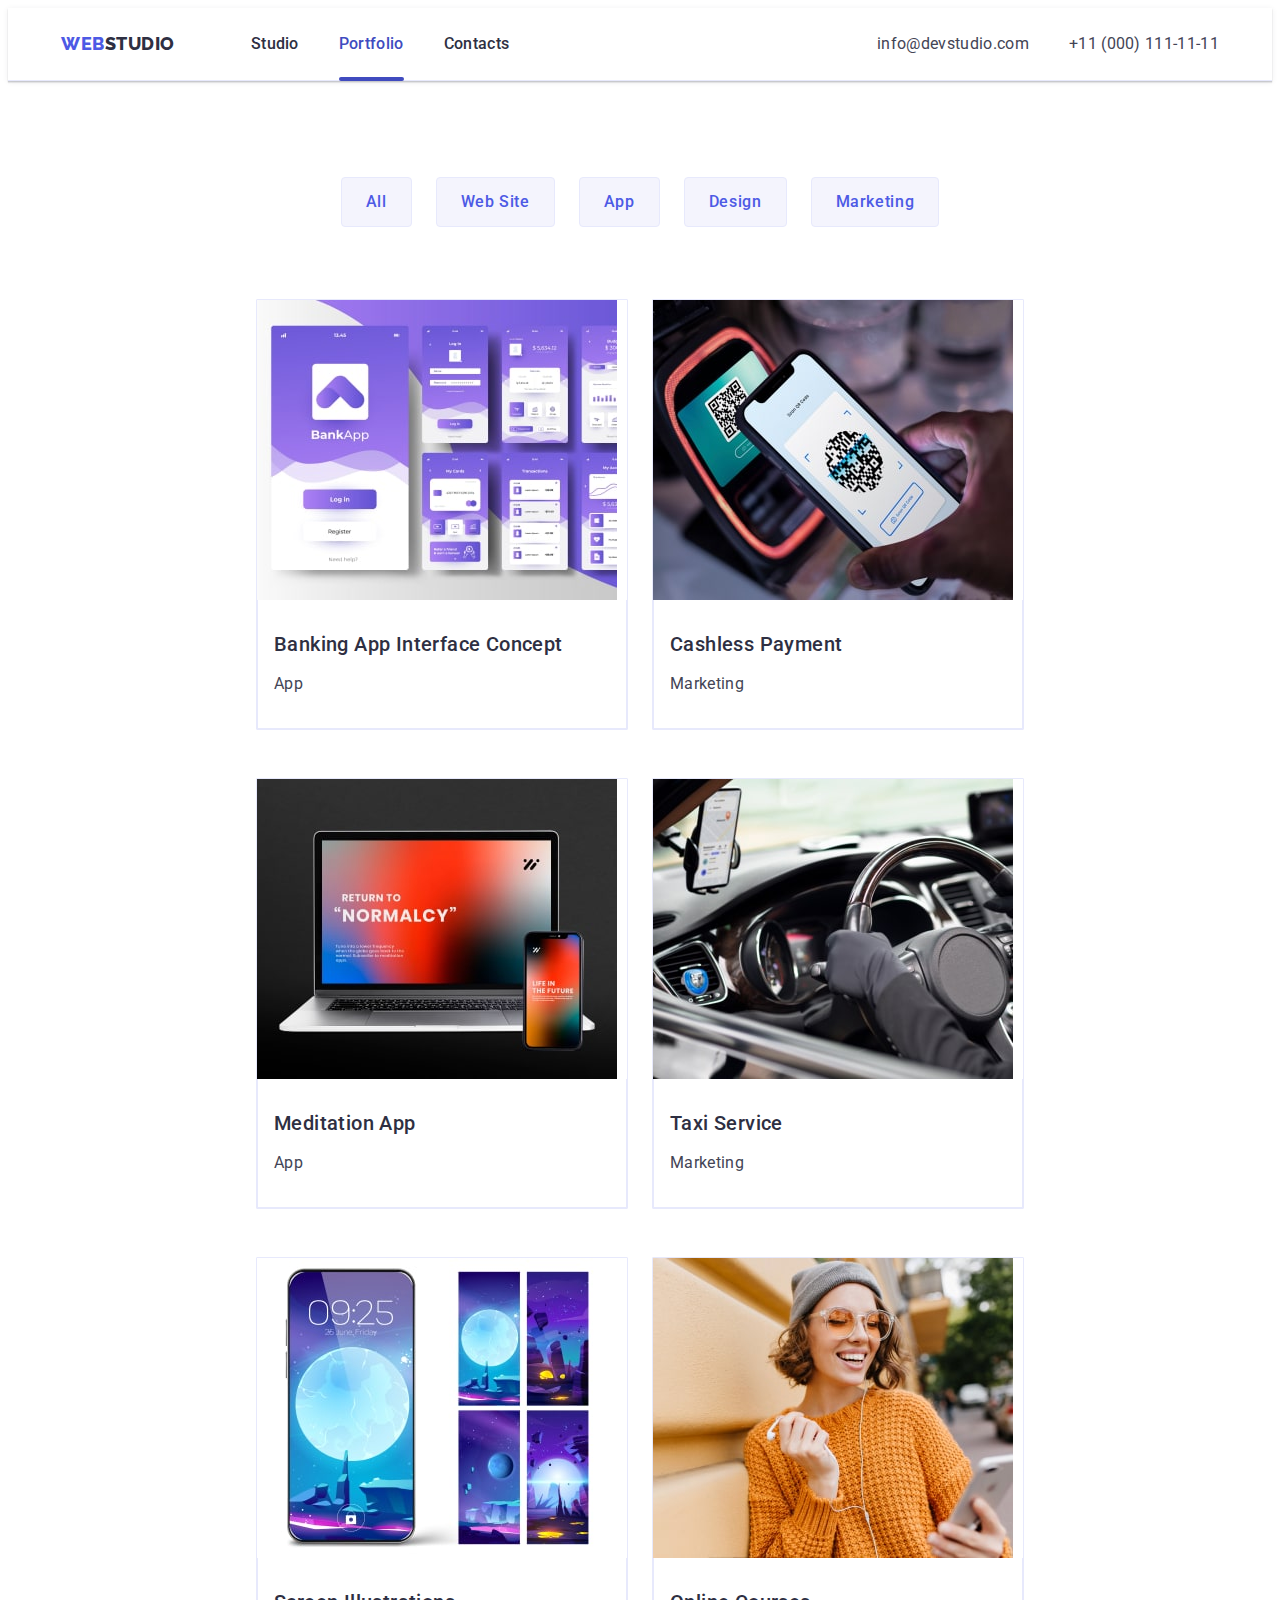
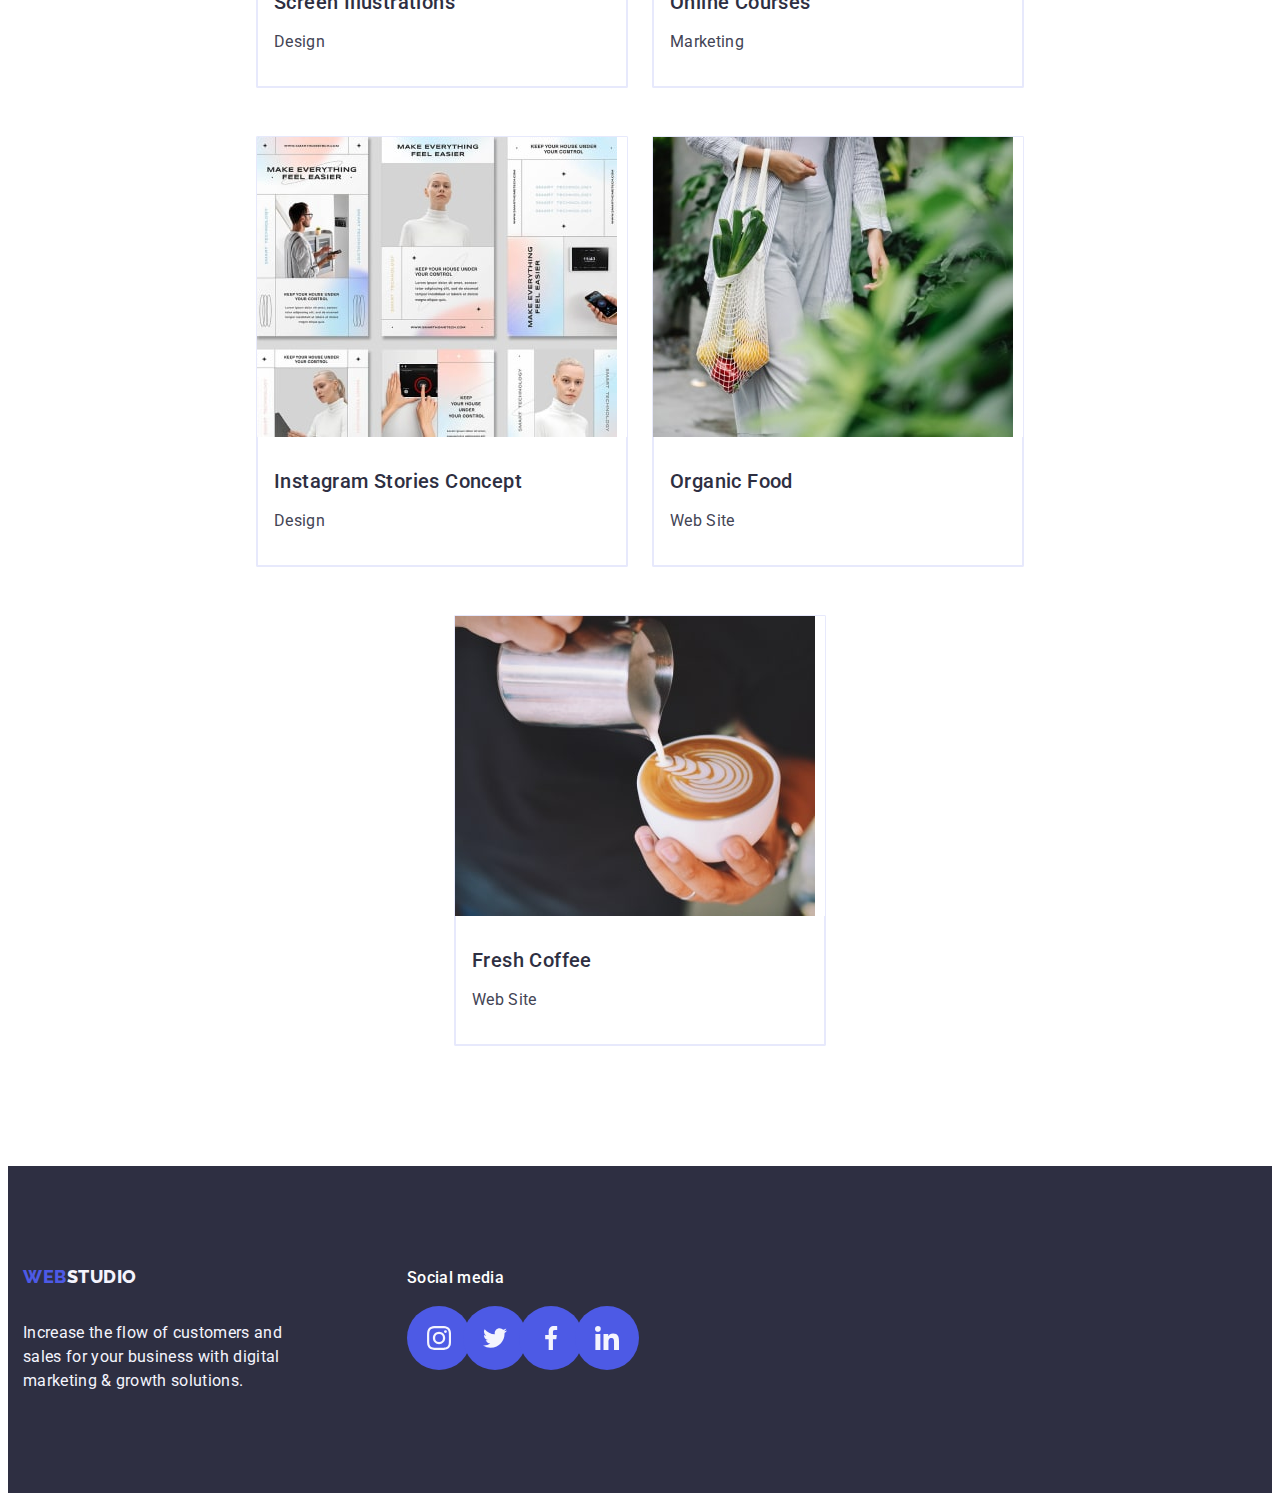
==== portfolio.html @ eeeb06b7 "five.commit" ====
<!doctype html>
<html lang="en">
  <head>
    <meta charset="utf-8">
    <meta name="viewport" content="width-device-width, initial-scale=1.0">
    <title>WebStudio</title>
    <link rel="stylesheet" href="https://cdnjs.cloudflare.com/ajax/libs/modern-normalize/2.0.0/modern-normalize.min.css" integrity="sha512-4xo8blKMVCiXpTaLzQSLSw3KFOVPWhm/TRtuPVc4WG6kUgjH6J03IBuG7JZPkcWMxJ5huwaBpOpnwYElP/m6wg==" crossorigin="anonymous" referrerpolicy="no-referrer" />
    <link rel="preconnect" href="https://fonts.googleapis.com">
    <link rel="preconnect" href="https://fonts.googleapis.com">
    <link rel="preconnect" href="https://fonts.gstatic.com" crossorigin>
    <link href="https://fonts.googleapis.com/css2?family=Raleway:wght@400;500;700;800&family=Roboto:wght@400;500;700&display=swap" rel="stylesheet">
    <link rel="stylesheet" href="./css/styles.css">
    
  </head>
  <body class="body-text">

  <!--header-->
<header class="header-link link">
  <div class="container header-container">
    <nav class="header-list list"> 
      <a class="header-logo link" href="./index.html">Web<span class="header-title-logo">Studio</span></a>
      <ul class="header-menu list">
        <li class="header-menu-item"><a href="./index.html" class="header-menu-link link-studio-link">Studio</a></li>
        <li class="header-menu-item"><a href="./portfolio.html" class="header-menu-link current">Portfolio</a></li>
        <li class="header-menu-item"><a href="" class="header-menu-link">Contacts</a></li>
      </ul>
    </nav>
    <address class="contact link">
    <ul class="header-contact-soc-list list">
        <li class="header-contact-soc-item">
          <a class="header-contact-soc-link link" href="info@devstudio.com">info@devstudio.com</a>
        </li>
        <li class="header-contact-soc-item">
          <a class="header-contact-soc-link link-tel" href="+110001111111">+11 (000) 111-11-11</a>
        </li>
  </ul>
</address>
  </div>
</header>

  <!--section-1-->
  <main>
    <section class="menu-list">
  <div class="container button-container">
  <h1 class="visually-hidden">list-navigation</h1>
  <ul class="navigation list">
<li><button type="button" class="click-menu-button">All</button></li>
<li><button type="button" class="click-menu-button">Web Site</button></li>
<li><button type="button" class="click-menu-button">App</button></li>
<li><button type="button" class="click-menu-button">Design</button></li>
<li><button type="button" class="click-menu-button">Marketing</button></li>
</ul>

<!--section-1-->

<!--section-2-->

    <ul class="picture-text-list list">

      <li class="picture-list-item-animation">
          <a class="pic link" href="#">
            <div class="overlay-animation">
              <img src="./images/portfolio/1-app.jpg" alt="App" width="360" height="300">
            <p class="overlay">14 Stylish and User-Friendly App Design Concepts · Task Manager App · Calorie Tracker App · Exotic Fruit Ecommerce App · Cloud Storage App</p>
            </div>
          <div class="div-picture-heading">
            <h2 class="picture-heading-text">Banking App Interface Concept</h2>
            <p class="picture-text">App</p>
          </div>
          </a>
      </li>
        <li class="picture-list-item-animation" >
          <a class="pic link" href="#">
          <div class="overlay-animation">
             <img src="./images/portfolio/2-smart.jpg" alt="Cashless Payment" width="360" height="300">
              <p class="overlay">14 Stylish and User-Friendly App Design Concepts · Task Manager App · Calorie Tracker App · Exotic Fruit Ecommerce App · Cloud Storage App</p>
          </div>
          <div class="div-picture-heading">
             <h2 class="picture-heading-text">Cashless Payment</h2>
              <p class="picture-text">Marketing</p>
          </div>
          </a>
        </li>
      <li class="picture-list-item-animation">
          <a class="pic link" href="#">
            <div class="overlay-animation">
                  <img src="./images/portfolio/3-comp.jpg" alt="App" width="360" height="300">
                  <p class="overlay">14 Stylish and User-Friendly App Design Concepts · Task Manager App · Calorie Tracker App · Exotic Fruit Ecommerce App · Cloud Storage App</p>
              </div>
              <div class="div-picture-heading">
                 <h2 class="picture-heading-text">Meditation App</h2>
                 <p class="picture-text">App</p>
              </div>
          </a>
      </li>
      <li class="picture-list-item-animation" >
        <a class="pic link" href="#">
          <div class="overlay-animation">
              <img src="./images/portfolio/4-auto.jpg" alt="auto" width="360" height="300">
              <p class="overlay">14 Stylish and User-Friendly App Design Concepts · Task Manager App · Calorie Tracker App · Exotic Fruit Ecommerce App · Cloud Storage App</p>
          </div>
          <div class="div-picture-heading">
              <h2 class="picture-heading-text">Taxi Service</h2>
              <p class="picture-text">Marketing</p>
          </div>
          </a>
      </li>
      <li class="picture-list-item-animation" >
        <a class="pic link" href="#">
          <div class="overlay-animation">
           <img src="./images/portfolio/5-app.jpg" alt="application" width="360" height="300">
            <p class="overlay">14 Stylish and User-Friendly App Design Concepts · Task Manager App · Calorie Tracker App · Exotic Fruit Ecommerce App · Cloud Storage App</p>
        </div>  
        <div class="div-picture-heading">
              <h2 class="picture-heading-text">Screen Illustrations</h2>
              <p class="picture-text">Design</p>
            </div>
        </a>
      </li>
      <li class="picture-list-item-animation">
        <a class="pic link" href="#">
          <div class="overlay-animation">
            <img src="./images/portfolio/6-human.jpg" alt="application" width="360" height="300">
            <p class="overlay">14 Stylish and User-Friendly App Design Concepts · Task Manager App · Calorie Tracker App · Exotic Fruit Ecommerce App · Cloud Storage App</p>
          </div>
          <div class="div-picture-heading">
              <h2 class="picture-heading-text">Online Courses</h2>
              <p class="picture-text">Marketing</p>
          </div>
          </a>
      </li>
      <li class="picture-list-item-animation" >
        <a class="pic link" href="#">
          <div class="overlay-animation">
            <img src="./images/portfolio/7-slide.jpg" alt="App" width="360" height="300">
            <p class="overlay">14 Stylish and User-Friendly App Design Concepts · Task Manager App · Calorie Tracker App · Exotic Fruit Ecommerce App · Cloud Storage App</p>
          </div>
          <div class="div-picture-heading">
              <h2 class="picture-heading-text">Instagram Stories Concept</h2>
              <p class="picture-text">Design</p>
          </div>
          </a>
      </li>
        <li class="picture-list-item-animation" >
          <a class="pic link" href="#">
            <div class="overlay-animation">
              <img src="./images/portfolio/8-food.jpg" alt="Food" width="360" height="300">
              <p class="overlay">14 Stylish and User-Friendly App Design Concepts · Task Manager App · Calorie Tracker App · Exotic Fruit Ecommerce App · Cloud Storage App</p>
            </div>
            <div class="div-picture-heading">
                <h2 class="picture-heading-text">Organic Food</h2>
                <p class="picture-text">Web Site</p>
            </div>
          </a>
      </li>
      <li class="picture-list-item-animation" >
        <a class="pic link" href="#">
          <div class="overlay-animation">
            <img src="./images/portfolio/9-caffe.jpg" alt="Coffee" width="360" height="300">
            <p class="overlay">14 Stylish and User-Friendly App Design Concepts · Task Manager App · Calorie Tracker App · Exotic Fruit Ecommerce App · Cloud Storage App</p>
          </div>
          <div class="div-picture-heading">
              <h2 class="picture-heading-text">Fresh Coffee</h2>
              <p class="picture-text">Web Site</p>
          </div>
        </a>
      </li>
    </ul>
</div>
  </section>
  </main>
<!--section-2-->

<!-- footer -->
<footer class="footer">
  <div class="container foter-container">
      <div class="footer-container-icon">
        <a class="footer-logo link"  href="./index.html">Web<span class="link-studio link">Studio</span></a>
        <p class="footer-text">Increase the flow of customers and sales for your business with digital marketing & growth solutions.</p>
      </div>
    <div class="div-footer-icon-div">
 
        <p class="slogan-social-media">Social media</p>
  
      <ul class="ul-footer-icon">
    <li class="li-footer-icon">
      <a class="footer-socials-link link" href="https://www.instagram.com">
      <svg class="footer-svg" width="24" height="24">
        <use href="./images/icons.svg#icon-instagram"></use>
      </svg>
      </a>
    </li>
    <li class="li-footer-icon">
      <a class="footer-socials-link link" href="https://twitter.com">
      <svg class="footer-svg" width="24" height="24">
        <use href="./images/icons.svg#icon-twitter"></use>
      </svg>
      </a>
    </li>
    <li class="li-footer-icon">
      <a class="footer-socials-link link" href="https://www.facebook.com">
      <svg class="footer-svg" width="24" height="24">
        <use href="./images/icons.svg#icon-facebook"></use>
      </svg>
      </a>
    </li>
    <li class="li-footer-icon">
      <a class="footer-socials-link link" href="https://www.linkedin.com">
      <svg class="footer-svg" width="24" height="24">
        <use href="./images/icons.svg#icon-linkedin"></use>
      </svg>
        </a>
      </li>
      </ul>
      </div>
    </div>
</footer>
<!-- <div class="backdrop is-hidden" data-modal>
  <div class="modal">
    <button type="button" class="modal-close-btn">x</button>
      <svg class="modal-icon-percon" width="12" height="12">
        <use href="./images/icon-svg.svg#icon-icon-person"></use>
      </svg>
      <form class="form" name="name" autocomplete="off">
      <input class="form-input" type="text" name="name"/>
    </div>

</div>
<script src="./js/modal.js"></script> -->
</body>
</html>
---- css/styles.css ----
:root{
--brand-color: #ffffff;
--brand-color: #404bbf;
--brand-color: var(--iris, #4D5AE5);
--brand-color: #FFF;
--brand-color: #f4f4fd;
--brand-color: #FFFFFF;
--brand-color: var(--cloud, #F4F4FD);
--brand-color: #2E2F42;
--brand-color:#2e2f42;
--brand-color: var(--slate, #434455);
--brand-color: #404bbf;
--brand-color: #434455;
--barad-color: #2e2f42;
--brand-background-color: var(--cornflower, #e7e9fc);
--brand-background-color: var(--ocean, #404BBF);
--brand-background-color: #4D5AE5;
--brand-background-color:  var(--ocean, #404bbf);
--brand-background-color: #F4F4FD;
--brand-background-color:rgba(244, 244, 253, 1);
--brand-background-color: var(--navyblue, #2e2f42);
}
body{
font-family:'Roboto', sans-serif;
color: var(--slate, #434455);
background-color:#FFFFFF;
}
button{
border: 0;
}
a{
text-decoration:none;
}
p,h1,h2,h3,h4,h5,h6{
margin-top: 0;
margin-bottom: 0;
padding: 0px;
}
ul,ol{
list-style-type:none;
padding-left: 0;
margin-top: 0;
margin-bottom:  0;
}
/*header*/
.container{
width: 1158px;
padding: 0 15px;
margin: auto;


}
img{
display: block;
}

.header-link{
position: relative;
align-items: center;
width: 100%;
color: #404bbf;
border-bottom: 1px solid var(--cornflower, #E7E9FC);
background: var(--white, #FFF);
box-shadow:
0px 2px 1px rgba(46, 47, 66, 0.08),
0px 1px 1px rgba(46, 47, 66, 0.16),
0px 1px 6px rgba(46, 47, 66, 0.08);
transition-property: color, background-color;
transition-duration: 250ms;
transition-timing-function:cubic-bezier(0.4, 0, 0.2, 1);
}
.header-menu{
color:  #2e2f42;
display: flex;
font-size:  16px;
position: relative;
gap: 40px;
font-weight:500;
line-height: 1.5;
letter-spacing: 0.2em;

}
.header-menu-link{
color: #2e2f42;
position: relative;
padding: 24px 0;
font-size: 16px;
font-weight: 500;
line-height: 1.5;
letter-spacing: 0.02em;
display: block;
text-decoration: none;
align-items: baseline;
transition: color 250ms cubic-bezier(0.4, 0, 0.2, 1) ;
}

.current{
color: #404bbf;
display: block;
padding: 24px 0;
font-size: 16px;
transition:color 250ms cubic-bezier(0.4, 0, 0.2, 1) 
}

.current::after {
content:"";
position:absolute;
left:0;
bottom:-1px;
width:100%;
height:4px;
margin-top:20px;
border-radius:2px;
display: block;
background-color: var(--ocean, #404bbf);
}
.current:hover{
color: #404bbf;
transition-property: color, background-color;
transition-duration:250ms;
transition-timing-function:cubic-bezier(0.4, 0, 0.2, 1);
}

.current:focus{
color: #404bbf;
transition-property: color, background-color;
transition-duration:250ms;
transition-timing-function:cubic-bezier(0.4, 0, 0.2, 1);
}
.header-menu-item{
position: relative;

}

.header-list{
position: relative;
list-style:none;
display: flex;
align-items: center;

}
.header-container{
display: flex;
}
.header-logo{
font-family:'Raleway',sans-serif;
color: #4d5ae5;
font-size: 18px;
font-weight:800;
line-height: 1.17; 
letter-spacing: 0.03em;
text-transform:uppercase;
margin-right: 76px;

}
.header-title-logo{
color:  #2e2f42; ;
}

.contact{
font-style:normal;
list-style:none;
margin-left: auto;
}
.header-contact-soc-list{
list-style:none;
font-family:'Roboto',sans-serif;
color: #434455;
font-weight:400;
font-size:16px;
line-height:1.5;
letter-spacing:0.02em;
display: flex;
align-items: center;
gap: 40px;
margin-left: auto;
}
.header-contact-soc-item{
display: flex;
font-size:16px;
line-height:1.5;
letter-spacing:0.02em;
color: #434455;
}
.header-contact-soc-item{
text-decoration:none;
}
.header-contact-soc-link{
font-family:'Roboto',sans-serif;
font-weight: 400;
text-decoration:none;
font-size:16px;
line-height:1.5;
letter-spacing:0.02em;
color: #434455;
padding: 24px 0;
transition:color 250ms cubic-bezier(0.4, 0, 0.2, 1);
}

.header-contact-soc-link:hover{
color: #404bbf;
}
.header-contact-soc-link:focus{
color: #404bbf;
}
/*header*/


/*button-1-section>all*/

.menu-list{
padding: 96px 0 120px 0;
display: flex;
align-items: center;
justify-content: center;
}

.visually-hidden {
position: absolute;
width: 1px;
height: 1px;
margin: -1px;
border: 0;
padding: 0;
white-space: nowrap;
clip-path: inset(100%);
clip: rect(0 0 0 0);
overflow: hidden;
}

.button-container{
}

.navigation{
display: flex;
gap: 24px;
justify-content: center;
margin-bottom: 72px;
}

.click-menu-button{
font-family:'Roboto',sans-serif;
font-weight:500;
font-size:16px;
line-height:1.5;
letter-spacing:0.04em;
color: #4d5ae5;
background-color: #F4F4FD;
font-family:inherit;
cursor:pointer;
display: flex;
padding: 12px 24px;
justify-content: center;
align-items: center;
border-radius: 4px;
border: 1px solid var(--cornflower, #e7e9fc);
background: var(--cloud, #F4F4FD);
transition: color 250ms cubic-bezier(0.4, 0, 0.2, 1), 
background-color 250ms cubic-bezier(0.4, 0, 0.2, 1),
border-color 250ms cubic-bezier(0.4, 0, 0.2, 1), 
box-shadow 250ms cubic-bezier(0.4, 0, 0.2, 1);

}
.click-menu-button:focus{
font-family:inherit;
transition-duration: 250ms;
color: #FFFFFF;
background-color: #404bbf;
border: 1px solid transparent;
box-shadow: 0px 2px 2px 0px rgba(0, 0, 0, 0.12),
0px 2px 1px 0px rgba(0, 0, 0, 0.08),
0px 3px 1px 0px rgba(0, 0, 0, 0.10);

}
.click-menu-button:hover{
font-family:inherit;
transition-duration: 250ms;
color: #FFFFFF;
background-color: #404bbf;
border: 1px solid transparent;
box-shadow: 0px 2px 2px 0px rgba(0, 0, 0, 0.12), 0px 2px 1px 0px rgba(0, 0, 0, 0.08), 0px 3px 1px 0px rgba(0, 0, 0, 0.10);

}


/*section-1*/


.title-icon{
background: #2e2f42;
padding-top: 188px ;
padding-bottom: 188px;
box-sizing: border-box;
align-items: center;
background-image: linear-gradient(
  rgba(46, 47, 66, 0.7), 
  rgba(46, 47, 66, 0.7)), 
  url(../images/office.jpg);
background-repeat: no-repeat;
background-position: center;
background-size: cover;
max-width: 1440px;
}
.title-container{

}
.title{
font-weight:700;
font-size:56px;
line-height:1.07;
letter-spacing:0.02em;
color: #ffffff;
text-align:center;
font-style: normal;
max-width: 496px;
margin-bottom: 48px; 
margin-left: auto;
margin-right: auto;

}

/*bth-title*/
.title-click-bth{
font-family:'Roboto', sans-serif;
background-color: #4d5ae5;
font-family:inherit;
font-weight:500;
font-size:16px;
line-height:1.5;
letter-spacing:0.04em;
color: #ffffff;
border: none;
cursor:pointer;
display: block;
align-items: flex-start;
border: none;
border-radius: 4px;
padding: 16px 32px;
gap: 10px;
min-width: 169px;
height: 56px;
margin-top: 48px;
margin: 0 auto;
transition: background-color 250ms cubic-bezier(0.4, 0, 0.2, 1);


}
.title-click-bth:hover{
font-family: "Roboto", sans-serif;
background-color: #404BBF;
font-family:inherit;
font-weight:500;
font-size:16px;
line-height:1.5;
letter-spacing:0.04em;
color: #FFF;
cursor:pointer;
transition-property: color;
transition-duration: 250ms;
transition-timing-function: cubic-bezier(0.4, 0, 0.2, 1);
}
.title-click-bth:focus{
background-color: #404BBF;
}
.title-click-bth:active{
background-color: #404BBF;
cursor:pointer;
}
/*bth-title*/


/*section-2*/
.caption-section{
padding-top: 120px;
padding-bottom: 120px;
}
.caption-text{
list-style:none;
display: flex;
gap: 24px;

}
.caption-subject{
margin-bottom: 8px ;
font-weight:500;
font-size:20px;
line-height:1.2;
letter-spacing:0.02em;
color: #2e2f42;
list-style:none;


}
.caption-text-sub{
font-weight:400;
font-size:16px;
line-height:1.5;
letter-spacing:0.02em;
color: #434455;
display: flex;
align-items:center;
}

.caption-list{
width: calc((100% - 72px) / 4);
font-weight:500;
font-size:20px;
line-height:1.2;
letter-spacing:0.02em;
color: #2e2f42;
display: flex;
display: inline;
align-items: center;
flex-direction: column;
}
.div-caption-icon{
display: flex;
align-items: center;
justify-content: center;
padding: 24px 100px;
min-width: 264px;
border-radius: 4px;
background: var(--cloud, #F4F4FD);
margin-bottom: 8px;
}
.caption.icon{
display: flex;
align-items: center;
fill:var(--color2, #4d5ae5);
width: 264px;
height: 112px;
padding: 24px 100px;
border-radius: 4px;
background-color: #f4f4fd;
}


/* section3 index */
.heading-img-pic{
padding-bottom: 120px;

}
.heading-img{
font-weight:700;
font-size: 36px;
line-height: 1.11;
text-align: center;
letter-spacing: 0.02em;
text-transform: capitalize;
color: #2e2f42;
margin-bottom: 72px;
align-items: center;
}

.heading-caption{
background-color: #FFFFFF;
display: flex;
gap: 24px;
}
.heading-li-img{
width: calc((100% - 48) / 3);
}
.heading-list-pic{

}
/*section-3*/

/*section-4*/
.our-team-img{
display: flex;
align-items: center;
list-style: none;
background: var(--cloud, #F4F4FD);
padding-top:120px;
padding-bottom: 120px;
}
.our-team-heading-img{
font-weight:700;
font-size: 36px;
line-height: 1.11;
text-align: center;
letter-spacing: 0.02em;
text-transform: capitalize;
color: #2e2f42;
margin-bottom: 72px;
text-align: center;
}
.ul-our-team-img-text{
display: flex;
justify-content: center;
gap:24px;
font-weight: 400;
align-items: center;
}

.li-our-team-text-pic {
border-radius: 0px 0px 4px 4px;
box-shadow: 0px 2px 1px 0px rgba(46, 47, 66, 0.08), 0px 1px 1px 0px rgba(46, 47, 66, 0.16), 0px 1px 6px 0px rgba(46, 47, 66, 0.08);

}
.our-team-div{
padding: 32px 0 32px;
display: flex;
flex-direction: column;
justify-content: center;
align-items: center;
}
.our-team-slogan{
margin-bottom: 8px;
text-align: center;
font-size: 20px;
font-weight: 500;
line-height: 1.2em;
letter-spacing: 0.2em;
color: var(--navyblue, #2E2F42);
}
.our-team-slogan-text{
color: var(--slate, #434455);
text-align: center;
font-weight: 400;
line-height: 1.5em;
 letter-spacing: 0.32px;  
}

.our-team-icon{
fill: #f4f4fd;
}
.ul-icon-team{
display: flex;
justify-content:center;
gap: 24px;
margin-top: 8px;

}
.li-icon-team{
display: flex;
justify-content:center;
width: 40px;
height: 40px;
fill: #f4f4fd;
border-radius: 50%;
background-color:  var(--iris, #4D5AE5);


}
.our-team-link {
width:100%;
height:100%;
display: flex;
align-items: center;
justify-content: center;
background-color: var(--iris, #4d5ae5);
border-radius: 50%;
fill: #f4f4fd;
transition:background-color 250ms cubic-bezier(0.4, 0, 0.2, 1); 
}
.our-team-link:hover{
background-color: var(--ocean, #404bbf);


}
.our-team-link:focus{
color: #404bbf;
background-color: var(--ocean, #404bbf);
}

/*section-4*index */





/* section-5 */
.customers{
padding-top: 120px;
padding-bottom: 120px;
}
.customers-div{
}
.customers-icon{
fill: currentColor;
display: block;
align-items: center;
width: 104px;
height: 56px;
}
.customers-icon:hover {
color: #404bbf;
}
.customers-icon:focus {
color: #404bbf;
}


.customers-slogan{
font-size: 36px;
line-height: 1.11;
margin-bottom: 72px;
color: var(--navyblue, #2E2F42);
text-align: center;
}
.ul-customers{
display: flex;
align-items: center;
justify-content: center;
gap:24px;
}
.li-customers{
height: 88px;
width:calc((100% - 120px)/6);
transition:  border-color 250ms 
  cubic-bezier(0.4, 0, 0.2, 1), color 250ms
  cubic-bezier(0.4, 0, 0.2, 1);

}

.customers-link{
color: var(--lightslate, #8E8F99);
width: 100%;
height: 100%;
display: flex;
align-items: center;
justify-content: center;
border-radius: 4px;
border: 1px solid var(--lightslate, #8E8F99);
transition: border-color 250ms cubic-bezier(0.4, 0, 0.2, 1), color 250ms cubic-bezier(0.4, 0, 0.2, 1); 
}
.customers-link:hover {
color: #404bbf;
border-color: var(--ocean, #404bbf);
border-radius: 4px;
border: 1px solid;
}
.customers-link:focus {
color: #404bbf;
border-color: var(--ocean, #404bbf);
border-radius: 4px;
border: 1px solid;
}

/* section-5 */

/*section-2*portfolio*/
.overlay-animation{
position: relative; 
overflow: hidden; 
}

.overlay{
position: absolute; 
display: flex;
align-items: center;
top: 0;
left: 0;
width: 100%;
height: 100%;
transform: translateY(100%);
font-size: 16px;
font-weight: 400;
line-height: 1.5em;
letter-spacing: 0.02em;
transition: transform 250ms cubic-bezier(0.4, 0, 0.2, 1);
padding: 40px 32px;
color: var(--cloud, #F4F4FD);
background: var(--iris, #4D5AE5);

}

.picture-text-list{
position: relative;
list-style:none;
display: flex;
flex-wrap: wrap;
column-gap:24px;
row-gap:48px;
align-content: center;
justify-content: center;
}
.picture-list-item-animation  {

width:calc((100% - 48px)/3);
border-radius: 1px;
background: var(--white, #fff);
position: relative;
overflow: hidden;
transition:box-shadow 250ms cubic-bezier(0.4, 0, 0.2, 1);
border: 1px solid var(--cornflower, #E7E9FC);
background: var(--white, #FFF);

}
.picture-list-item-animation:hover .overlay{
  transform: translateY(0);
  transition: 250ms ease-in-out;
  max-height: 300px;
  }


.picture-heading-text{
position: relative;
overflow: hidden;
font-weight:500;
font-size:20px;
line-height:120%;
letter-spacing:0.02em;
color: #2e2f42;
margin-bottom: 8px;
padding-top: 32px;
padding-bottom: 8px;
padding-left: 16px;
}

.picture-text{
padding-left: 16px;
font-weight:400;
font-size:16px;
line-height:1.5;
letter-spacing:0.02em;
color: #434455;
transform: translateY(0%);
padding-bottom: 32px;

}

.pic {
display: block;
text-decoration: none;
transform: translateY(0%);
transition: box-shadow 250ms cubic-bezier(0.4, 0, 0.2, 1); 
box-shadow: 0px 1px 6px rgba(46, 47, 66, 0.08),
0px 1px 1px rgba(46, 47, 66, 0.16),
0px 2px 1px rgba(46, 47, 66, 0.08);
}

.pic:hover{
transform:translateY(0%);
box-shadow: 0px 1px 6px rgba(46, 47, 66, 0.08),
0px 1px 1px rgba(46, 47, 66, 0.16),
0px 2px 1px rgba(46, 47, 66, 0.08);
}
.pic:focus .overlay{
transform:translateY(0%);
box-shadow: 0px 1px 6px rgba(46, 47, 66, 0.08),
0px 1px 1px rgba(46, 47, 66, 0.16),
0px 2px 1px rgba(46, 47, 66, 0.08);
}
.div-picture-heading{
position: relative;
overflow: hidden;
transform: translateY(0%);
border: 1px solid var(--cornflower, #e7e9fc);
border-top: none;
background: var(--white, #FFF);
}
/*section-4*/

/*footer*/
.footer{
background-color: #2E2F42;
padding:100px 0;
}
.foter-container{
display: flex;
align-items: baseline;
margin-right: 120px;
}
.footer-container-icon{
margin-right: 120px;
}
.footer-logo{
margin-bottom: 16px;
color: var(--iris, #4d5ae5);
font-family:'Raleway',sans-serif;
line-height:1.17;
font-size:18px;   
font-weight:800;
letter-spacing:0.03em;
text-transform: uppercase;
display: inline-block;
}
.link-studio{
color: var(--cloud, #f4f4fd);
font-family:'Raleway',sans-serif;
font-size:18px;
font-weight:800;
line-height:1.17;
letter-spacing:0.03em;
text-transform:uppercase;
}
.footer-text{
color: var(--cloud, #F4F4FD);
font-size: 16px;
letter-spacing: 0.02em;
display: block;
flex: auto;
font-weight: 400;
line-height: 24px;
max-width: 264px;
padding-top: 18px;
display: block;
}
.slogan-social-media{
color: var(--white, #FFF);
font-weight: 500;
letter-spacing: 0.32px;
display: flex;
line-height: 1.5;
margin-bottom: 16px;
}
.div-footer-icon-div{
}
.ul-footer-icon{
display: flex;
gap: 16px;
}
.li-footer-icon{
fill: #f4f4fd;
width: 40px;
height: 40px;
transition: background-color 250ms cubic-bezier(0.4, 0, 0.2, 1);
}
.footer-socials-link{
padding: 12px;
width: 100%;
height: 100%;
display: flex;
align-items: center;
justify-content: center;
border-radius: 50%;
background-color:  var(--iris, #4D5AE5);
transition:background-color 250ms cubic-bezier(0.4, 0, 0.2, 1);
}
.footer-socials-link:hover{
background-color: var(--green, #31d0aa);
}
.footer-socials-link:focus{
background-color: var(--green, #31d0aa);
}
.footer-svg{
width: 24px;
height: 24px;
}


/* section-modal-windov */
.backdrop {
position: fixed;
width: 100%;
height: 100%;
background-color: rgba(46, 47, 66, 0.4);
top:0;
transition:opacity 250ms cubic-bezier(0.4, 0, 0.2, 1),
 visibility 250ms cubic-bezier(0.4, 0, 0.2, 1); 
}
.modal{
  position: absolute;
  top:50%;
  left:50%;
  transform: translate(-50%, -50%);
  min-width: 408px;
  min-height: 584px;
  border-radius: 4px;;
  background: #fcfcfc; 
  box-shadow:0px 1px 1px rgba(0, 0, 0, 0.14),
   0px 1px 3px rgba(0, 0, 0, 0.12),
   0px 2px 1px rgba(0, 0, 0, 0.2);
   transition: transform 250ms cubic-bezier(0.4, 0, 0.2, 1);
}
.modal-close-window{
align-items: center;
align-self: center;
justify-content: center;
margin-right: 24px;
margin-top: 24px;
}
.modal-close{

stroke-width: 1px;
fill: rgba(0, 0, 0, 0.10);
transition: fill 250ms cubic-bezier(0.4, 0, 0.2, 1);
}
.modal-close-btn:hover .modal-close{
fill: #ffffff;
}
.modal-close-btn:focus .modal-close{
fill: #ffffff;
}
.modal-close-btn {
display: flex;
position: absolute;
align-items: center;
justify-content: center;
cursor: pointer;
padding: 0;
top: 24px;
right: 24px;
width: 24px;
height: 24px;
border-radius: 50%;
background-color:  #e7e9fc;
transition: background-color 250ms cubic-bezier(0.4, 0, 0.2, 1),
 border 250ms cubic-bezier(0.4, 0, 0.2, 1); 
 border: 1px solid rgba(0, 0, 0, 0.1);
}
.modal-close-btn:hover {
  fill: #ffffff;
background-color: var(--ocean, #404BBF);
border: none;
}
.modal-close-btn:focus {
  fill: #ffffff;
background-color: var(--ocean, #404BBF);
border:none;
}


.modal-icon-percon::after{
fill: #2E2F42;
padding: 18px;
content:'';
position: absolute;
left: -44px;
right:0 ;
top:11px;
bottom: 11px;
transform: translateY(-50%);
width: 1.25px;
height: 18px;
background: #2E2F42;

}
.form.input{
width: 360px;
height: 40px;
margin: 20px 38px;
border-radius: 4px;
padding-left: 20px;
border: 1px solid var(--navyblue-modal, rgba(46, 47, 66, 0.40));
}
.is-hidden{
opacity:0;
visibility:hidden;
pointer-events: none;
}
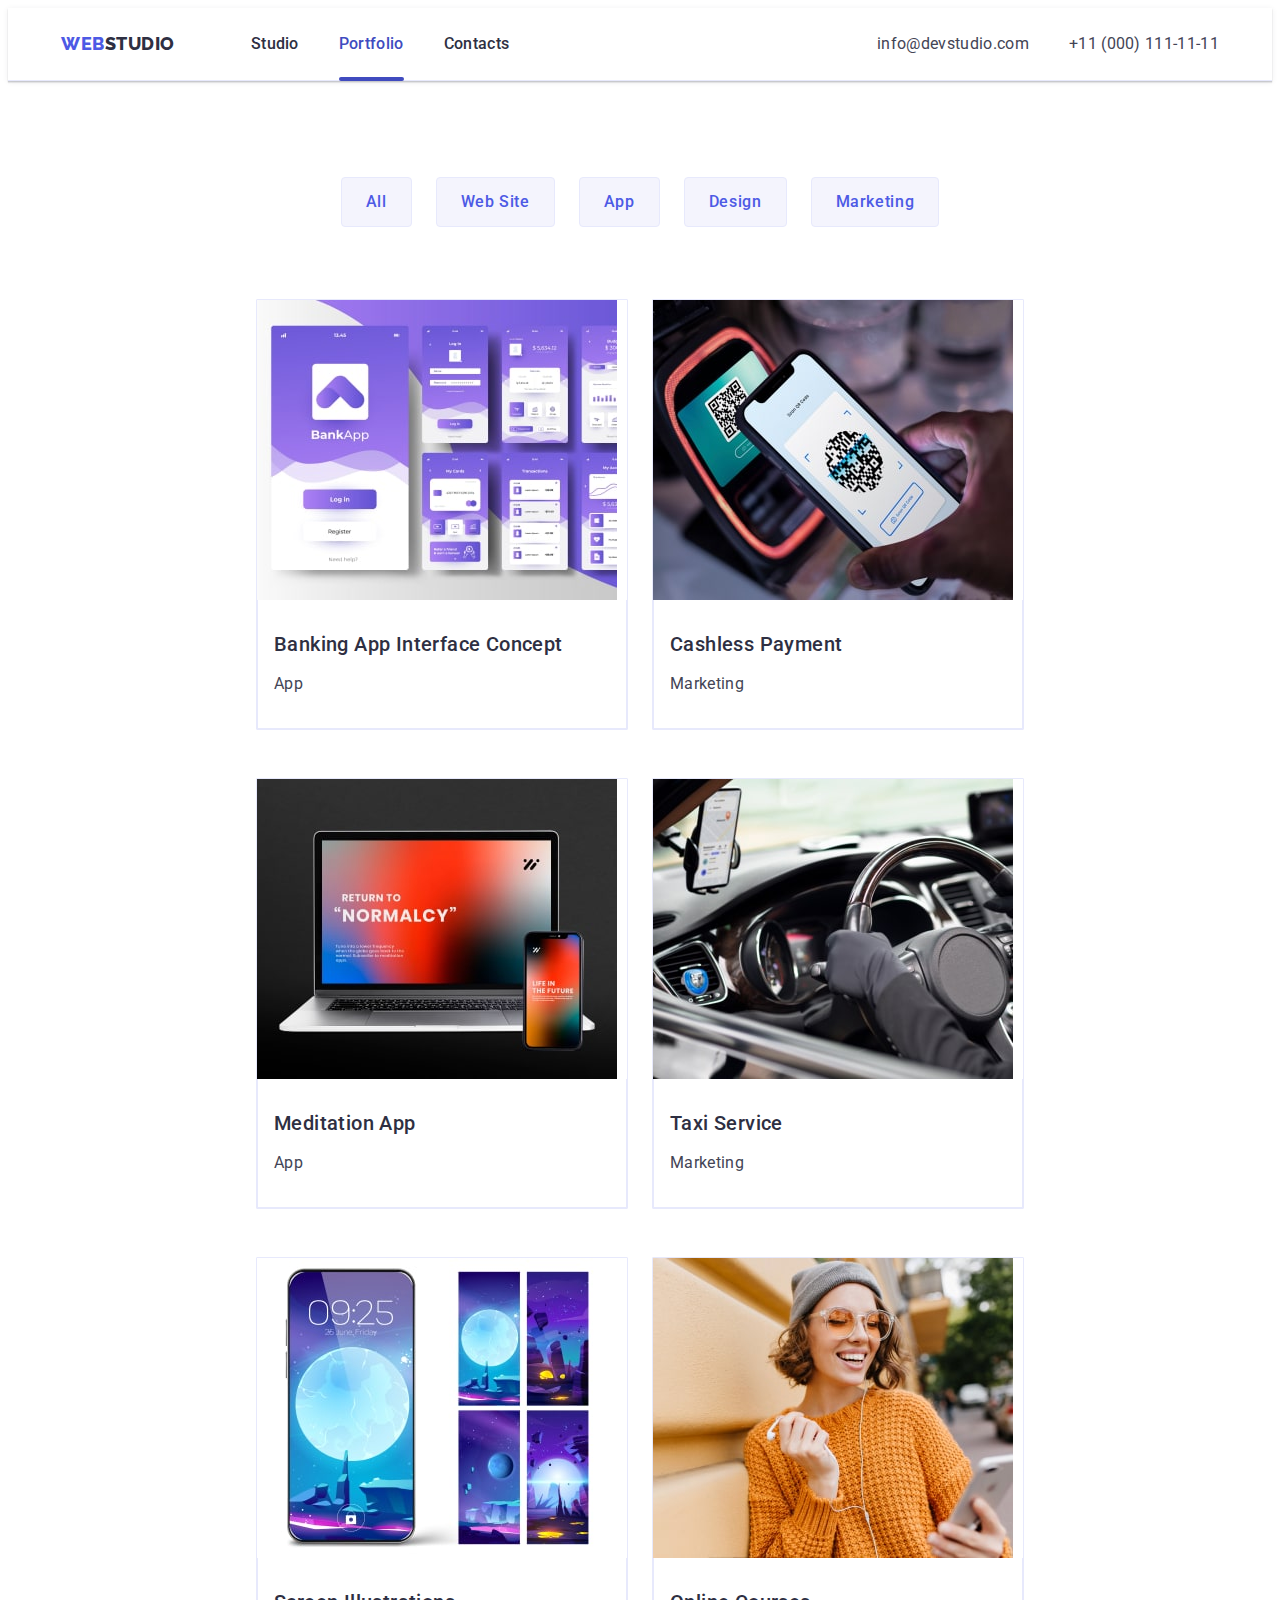
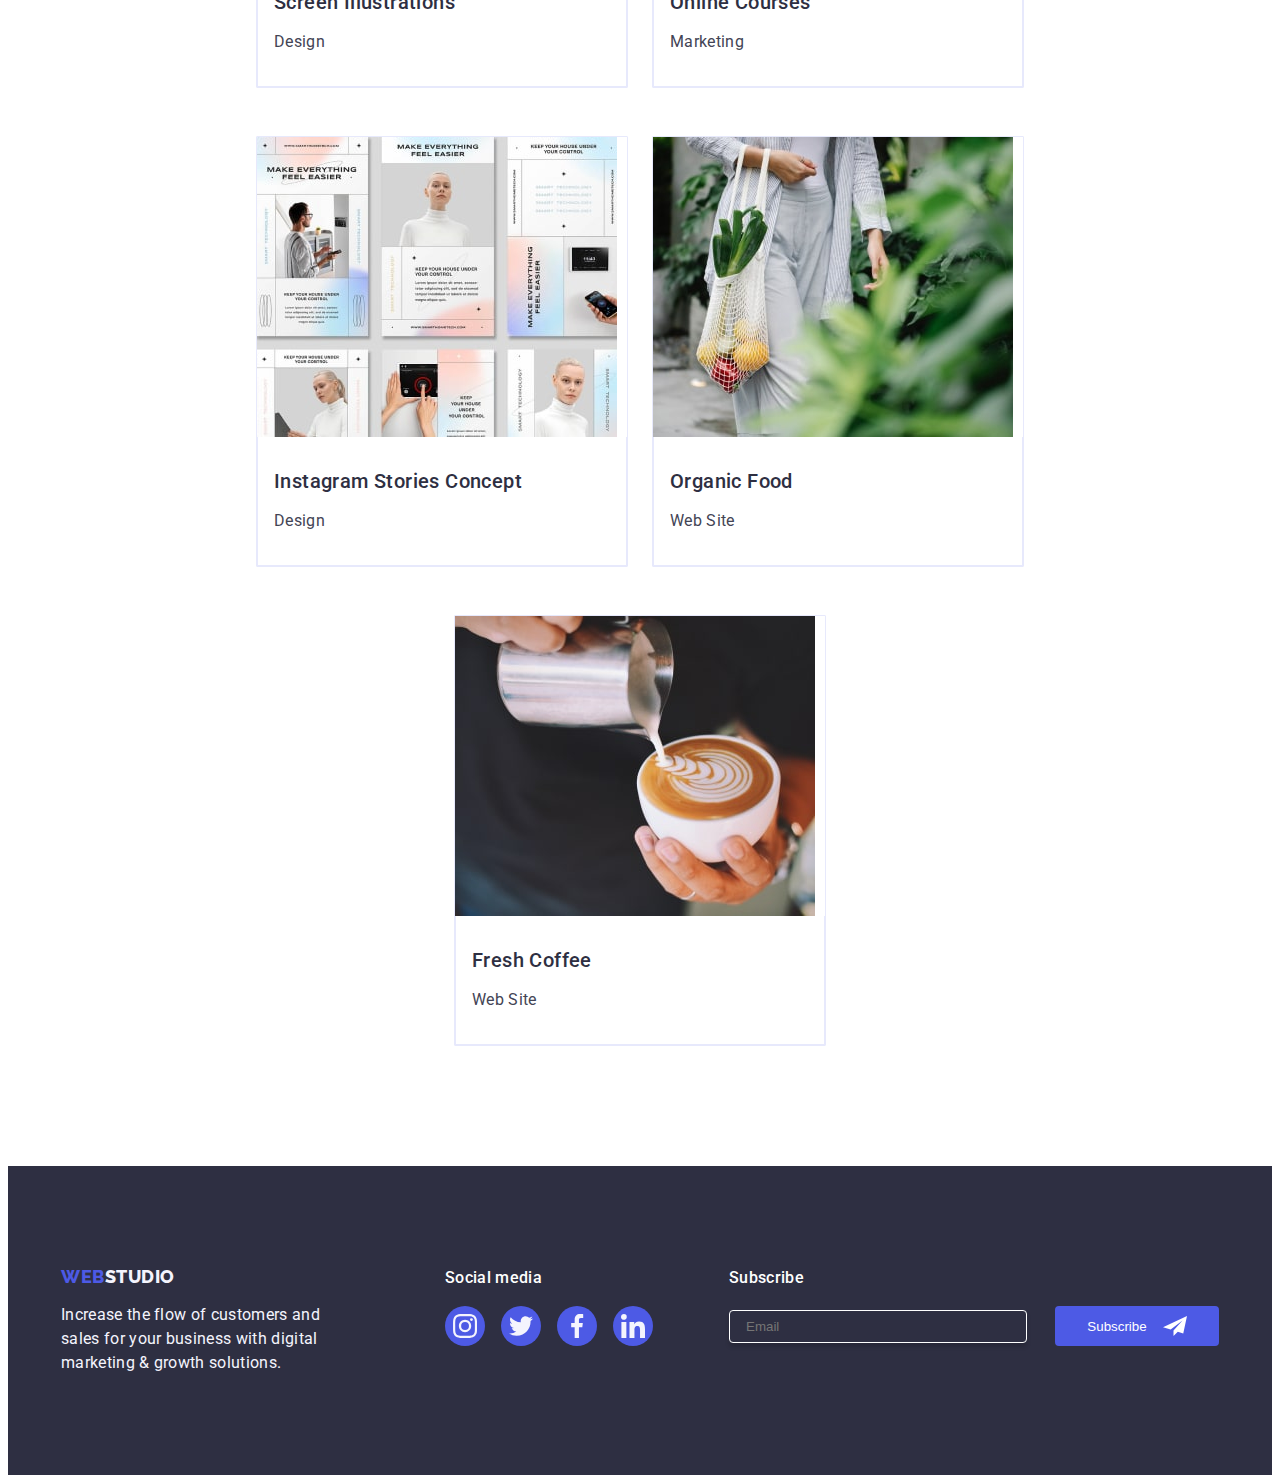
==== commit 6f0d7f3d: "push" ====
--- a/portfolio.html
+++ b/portfolio.html
@@ -213,19 +213,30 @@
       </li>
       </ul>
       </div>
+
+      <div class="footer-form-div">
+        <p class="footer-slogan">Subscribe</p>
+        <form class="footer-email-form" name="footer-email">
+          <label>
+            <input  
+            name="footer-email"
+            class="footer-input"
+            placeholder="Email"
+            />
+          </label>
+          <button class="button-footer-form">Subscribe
+            <svg class="icon-frame" width="24px" height="24px">
+              <use href="/images/icons.svg#icon-frame"></use>
+            </svg>
+          </button>
+        </form>
+      </div>
+      
     </div>
 </footer>
-<!-- <div class="backdrop is-hidden" data-modal>
-  <div class="modal">
-    <button type="button" class="modal-close-btn">x</button>
-      <svg class="modal-icon-percon" width="12" height="12">
-        <use href="./images/icon-svg.svg#icon-icon-person"></use>
-      </svg>
-      <form class="form" name="name" autocomplete="off">
-      <input class="form-input" type="text" name="name"/>
-    </div>
+
 
 </div>
-<script src="./js/modal.js"></script> -->
+<script src="./js/modal.js"></script> 
 </body>
 </html>--- a/css/styles.css
+++ b/css/styles.css
@@ -1,25 +1,27 @@
 :root{
---brand-color: #ffffff;
---brand-color: #404bbf;
---brand-color: var(--iris, #4D5AE5);
---brand-color: #FFF;
---brand-color: #f4f4fd;
---brand-color: #FFFFFF;
---brand-color: var(--cloud, #F4F4FD);
---brand-color: #2E2F42;
---brand-color:#2e2f42;
---brand-color: var(--slate, #434455);
---brand-color: #404bbf;
---brand-color: #434455;
---barad-color: #2e2f42;
---brand-background-color: var(--cornflower, #e7e9fc);
---brand-background-color: var(--ocean, #404BBF);
---brand-background-color: #4D5AE5;
---brand-background-color:  var(--ocean, #404bbf);
---brand-background-color: #F4F4FD;
---brand-background-color:rgba(244, 244, 253, 1);
---brand-background-color: var(--navyblue, #2e2f42);
-}
+  --iris: #4D5AE5;
+  --cloud: #F4F4FD;
+  --slate: #434455;
+  --brand-color: #FFF;
+  --brand-color: #f4f4fd;
+  --brand-color: #FFFFFF;
+  --brand-color: #ffffff;
+  --brand-color: #404bbf;
+  --brand-color: #2E2F42;
+  --brand-color:#2e2f42;
+  --brand-color: #404bbf;
+  --brand-color: #434455;
+  --barad-color: #2e2f42;
+  --navyblue-modal: #abacb3;
+  --navyblue: #2e2f42;
+  --dairy: #FCFCFC;
+  --cornflower: #e7e9fc;
+  --ocean: #404BBF;
+  --ocean: #404bbf;
+  --brand-background-color: #F4F4FD;
+  --brand-background-color:rgba(244, 244, 253, 1);
+  --brand-background-color: #4D5AE5;
+  }
 body{
 font-family:'Roboto', sans-serif;
 color: var(--slate, #434455);
@@ -46,7 +48,7 @@
 .container{
 width: 1158px;
 padding: 0 15px;
-margin: auto;
+margin: 0 auto;
 
 
 }
@@ -299,10 +301,12 @@
 background-repeat: no-repeat;
 background-position: center;
 background-size: cover;
-max-width: 1440px;
+min-width: 1440px;
 }
 .title-container{
-
+display: block;
+margin-left: auto;
+margin-right: auto;
 }
 .title{
 font-weight:700;
@@ -494,6 +498,7 @@
 }
 
 .li-our-team-text-pic {
+  background-color: #F4F4FD;
 border-radius: 0px 0px 4px 4px;
 box-shadow: 0px 2px 1px 0px rgba(46, 47, 66, 0.08), 0px 1px 1px 0px rgba(46, 47, 66, 0.16), 0px 1px 6px 0px rgba(46, 47, 66, 0.08);
 
@@ -504,14 +509,15 @@
 flex-direction: column;
 justify-content: center;
 align-items: center;
+background: var(--white, #FFF);
 }
 .our-team-slogan{
 margin-bottom: 8px;
 text-align: center;
 font-size: 20px;
 font-weight: 500;
-line-height: 1.2em;
-letter-spacing: 0.2em;
+line-height: 1.02;
+letter-spacing: 0.02em;
 color: var(--navyblue, #2E2F42);
 }
 .our-team-slogan-text{
@@ -761,7 +767,7 @@
 .foter-container{
 display: flex;
 align-items: baseline;
-margin-right: 120px;
+
 }
 .footer-container-icon{
 margin-right: 120px;
@@ -795,7 +801,6 @@
 font-weight: 400;
 line-height: 24px;
 max-width: 264px;
-padding-top: 18px;
 display: block;
 }
 .slogan-social-media{
@@ -819,7 +824,6 @@
 transition: background-color 250ms cubic-bezier(0.4, 0, 0.2, 1);
 }
 .footer-socials-link{
-padding: 12px;
 width: 100%;
 height: 100%;
 display: flex;
@@ -838,6 +842,54 @@
 .footer-svg{
 width: 24px;
 height: 24px;
+}
+.footer-form-div{
+display:block;
+align-items: center;
+margin-left: auto;
+
+}
+.footer-slogan{
+display: flex;
+align-items: center;
+color: var(--white, #FFF);
+font-size: 16px;
+font-weight: 500;
+line-height: 24px; /* 150% */
+letter-spacing: 0.32px;
+margin-bottom: 16px;
+}
+.footer-email-form{
+height: 40px;
+}
+
+
+.button-footer-form{
+display: block;
+align-items: center;
+min-width: 164px;
+color: var(--white, #FFF);
+text-align: center;
+border-radius: 4px;
+background: var(--iris, #4D5AE5);
+display: inline-flex;
+padding: 8px 24px;
+justify-content: center;
+align-items: center;
+gap: 16px;
+}
+.footer-input{
+width: 264px;
+margin-right: 24px;
+padding: 8px 16px;
+border-radius: 4px;
+color: #fff;
+border: 1px solid var(--white, #FFF);
+box-shadow: 0px 4px 4px 0px rgba(0, 0, 0, 0.15);
+background:transparent;
+}
+.footer-input:focus::placeholder {
+color: #FFF;
 }
 
 
@@ -852,19 +904,21 @@
  visibility 250ms cubic-bezier(0.4, 0, 0.2, 1); 
 }
 .modal{
-  position: absolute;
-  top:50%;
-  left:50%;
-  transform: translate(-50%, -50%);
-  min-width: 408px;
-  min-height: 584px;
-  border-radius: 4px;;
-  background: #fcfcfc; 
-  box-shadow:0px 1px 1px rgba(0, 0, 0, 0.14),
+position: absolute;
+top:50%;
+left:50%;
+transform: translate(-50%, -50%);
+min-width: 408px;
+min-height: 584px;
+border-radius: 4px;;
+background: #fcfcfc; 
+box-shadow:0px 1px 1px rgba(0, 0, 0, 0.14),
    0px 1px 3px rgba(0, 0, 0, 0.12),
    0px 2px 1px rgba(0, 0, 0, 0.2);
-   transition: transform 250ms cubic-bezier(0.4, 0, 0.2, 1);
-}
+transition: transform 250ms cubic-bezier(0.4, 0, 0.2, 1);
+padding: 24px;
+display: block;
+  }
 .modal-close-window{
 align-items: center;
 align-self: center;
@@ -873,9 +927,7 @@
 margin-top: 24px;
 }
 .modal-close{
-
 stroke-width: 1px;
-fill: rgba(0, 0, 0, 0.10);
 transition: fill 250ms cubic-bezier(0.4, 0, 0.2, 1);
 }
 .modal-close-btn:hover .modal-close{
@@ -940,4 +992,125 @@
 opacity:0;
 visibility:hidden;
 pointer-events: none;
+}
+.modal-title{
+padding-top: 72px;
+padding-bottom: 16px;
+color: var(--navyblue, #2E2F42);
+text-align: center;
+font-size: 16px;
+font-weight: 500;
+line-height: 24px;
+letter-spacing: 0.32px;
+
+
+}
+.modal-input{
+width: 100%;
+height: 40px;
+border-radius: 4px;
+background: var(--dairy, #FCFCFC);
+padding-left: 38px;
+padding-right: 24px;
+outline: transparent;
+transition: border-color 200ms ease;
+}
+.modal-input:focus{
+border-color: var(--iris, #4D5AE5);
+
+}
+.modal-input:focus + .modal-icon{
+border-color: var(--iris, #4D5AE5);
+fill:#4D5AE5
+}
+.modal-label{
+display: block;
+padding-bottom: 4px;
+font-size: 12px;
+font-style: normal;
+font-weight: 400;
+line-height: 14px; /* 116.667% */
+letter-spacing: 0.48px;
+color: var(--lightslate, #8E8F99);
+}
+.modal-input-wrap{
+position: relative;
+padding-bottom: 8px;
+
+
+}
+.modal-form-btn{
+display: inline-flex;
+padding: 16px 32px;
+align-items: flex-start;
+gap: 10px;
+border-radius: 4px;
+color: var(--white, #FFF);
+text-align: center;
+background: var(--iris, #4D5AE5);
+box-shadow: 0px 4px 4px 0px rgba(0, 0, 0, 0.15);
+}
+.modal-icon{
+
+stroke: #2E2F42;
+position: absolute;
+left: 16px;
+top: 50%;
+transform: translateY(-50%);
+transition: stroke 200ms ease;
+}
+.modal-comment{
+width:100%;
+height: 120px;
+flex-shrink: 0;
+border-radius: 4px;
+
+padding: 8px 16px;
+margin-bottom: 16px;
+outline: transparent;
+transition: border-color 200ms ease;
+resize: none;
+}
+.modal-check-text{
+color: var(--lightslate, #8E8F99);
+font-size: 12px;
+font-weight: 400;
+line-height: 14px; /* 116.667% */
+letter-spacing:  0.48px;
+display: flex;
+align-items: center;
+margin-bottom: 16px;
+
+}
+.modal-check-link{
+color: var(--iris, #4D5AE5);
+font-size: 12px;
+font-weight: 400;
+line-height: 16px;
+letter-spacing: 0.48px;
+text-decoration-line: underline;
+margin-left: 4px;
+}
+.modal-check-text-span{
+width: 16px;
+height: 16px;
+border-radius: 1px;
+border: 1px solid #abacb3;
+margin: 8px;
+display: inline-flex;
+align-items: center;
+justify-content: center;
+fill: transparent;
+
+}
+.modal-check-icon-svg{
+
+}
+
+
+.modal-check:checked + .modal-check-text span {
+background-color: var(--ocean, #404BBF);
+border-radius: 1px;
+border: none;
+fill: #ffffff;
 }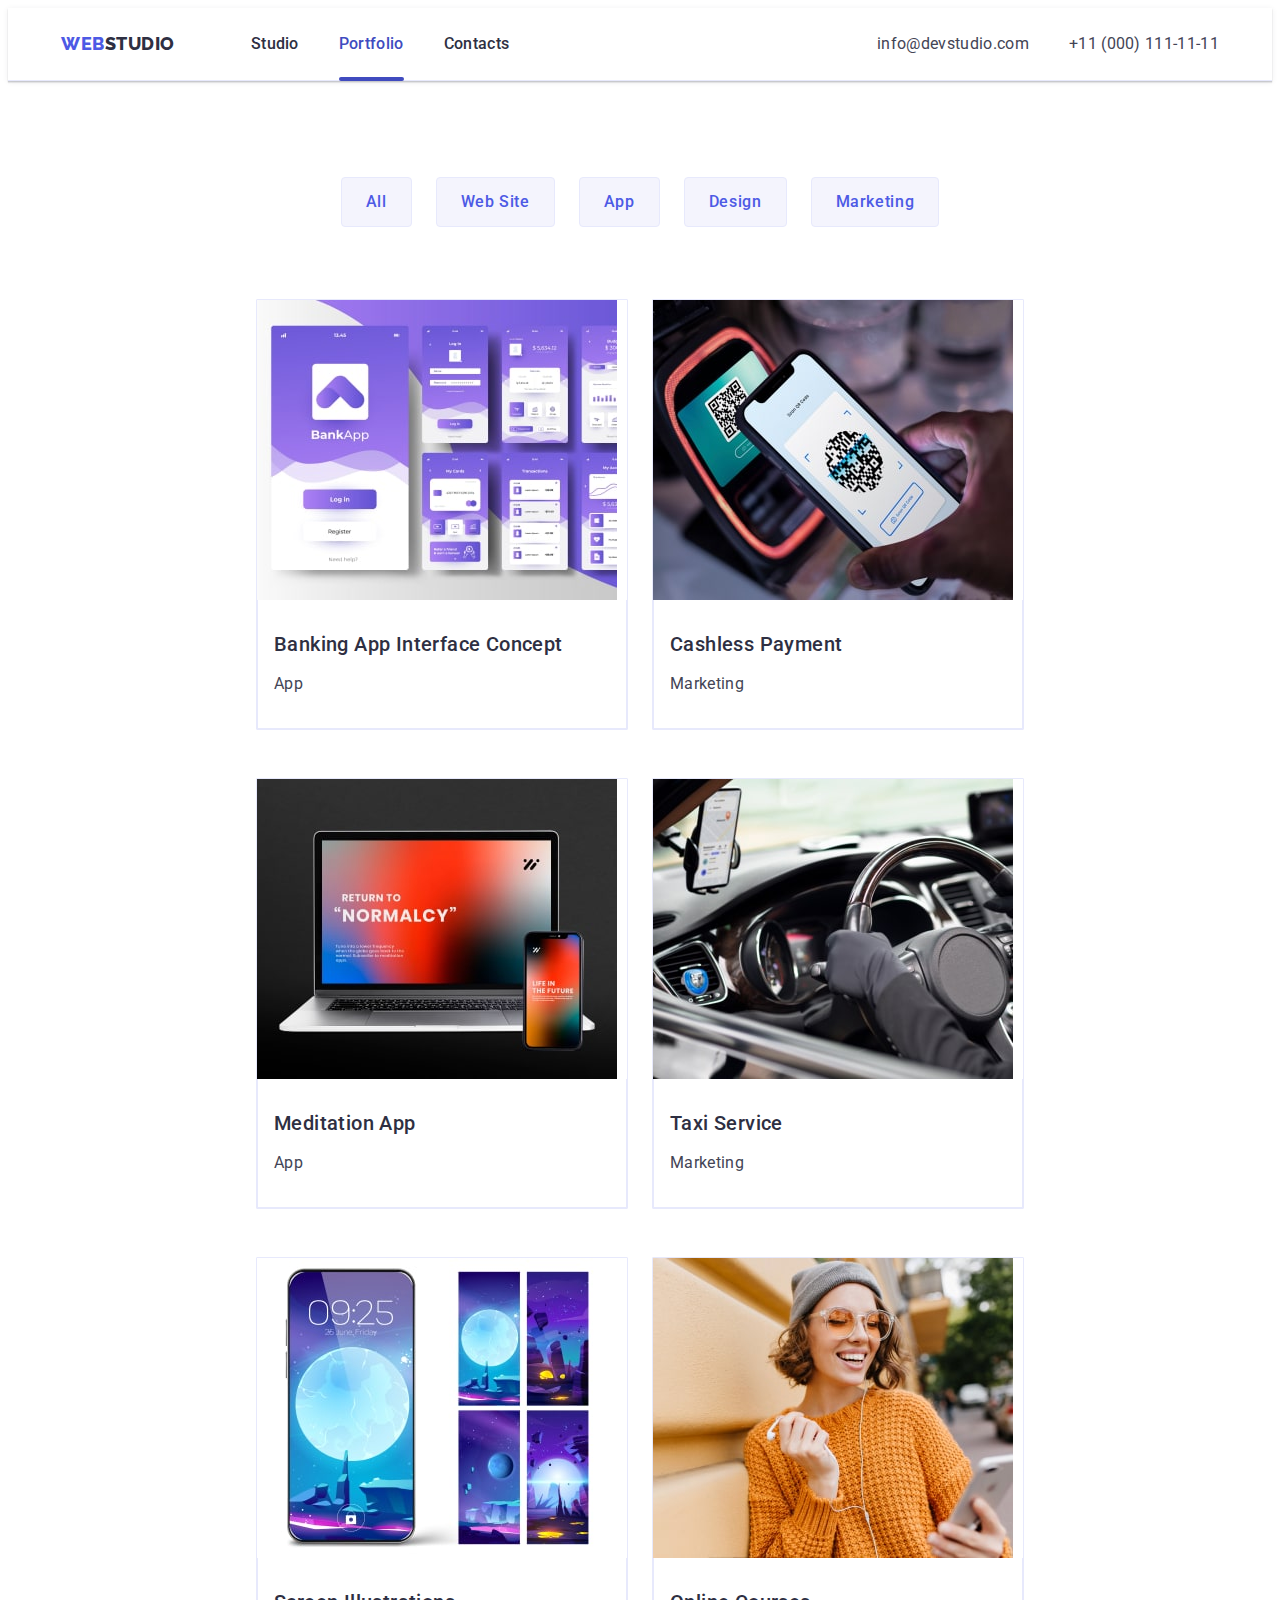
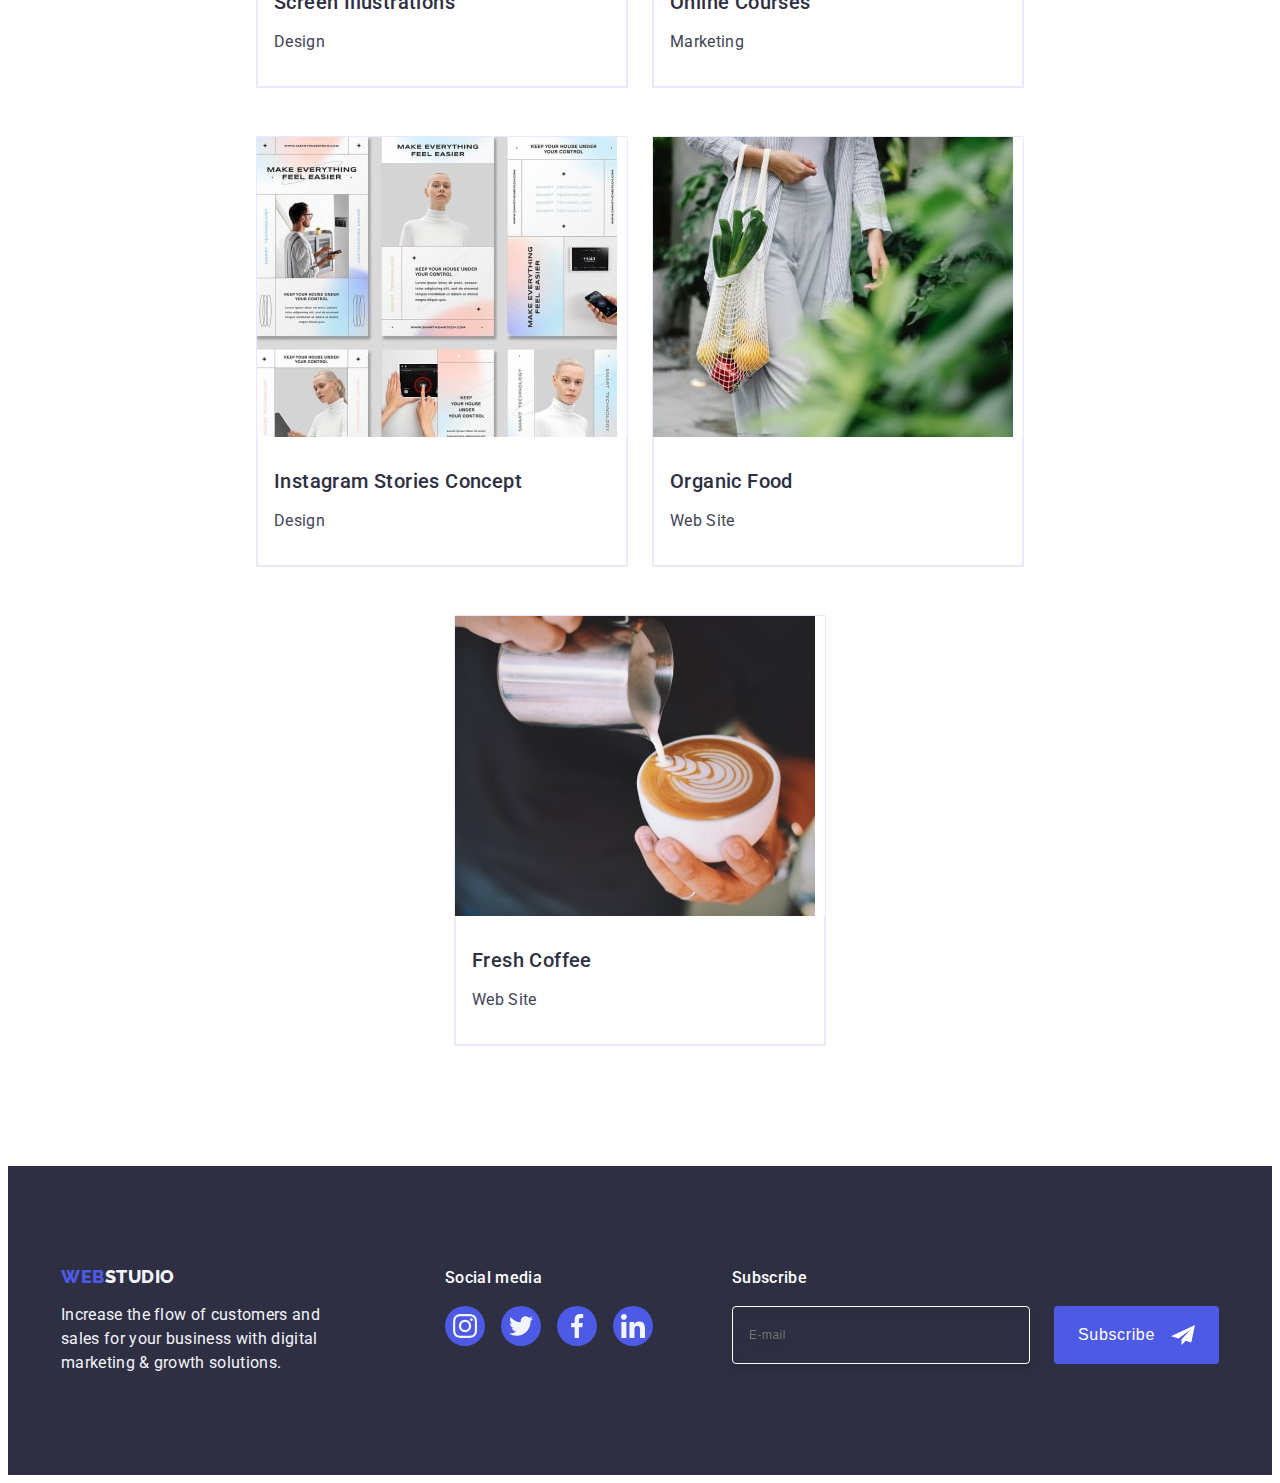
==== commit 9f6c52cc: "commit-5" ====
--- a/portfolio.html
+++ b/portfolio.html
@@ -217,21 +217,23 @@
       <div class="footer-form-div">
         <p class="footer-slogan">Subscribe</p>
         <form class="footer-email-form" name="footer-email">
-          <label>
+        
+          <label class="label-email">
             <input  
+            type="email"
             name="footer-email"
             class="footer-input"
-            placeholder="Email"
+            placeholder="E-mail"
             />
           </label>
-          <button class="button-footer-form">Subscribe
-            <svg class="icon-frame" width="24px" height="24px">
-              <use href="/images/icons.svg#icon-frame"></use>
+          <button type="submit" class="button-footer-form">Subscribe
+            <svg class="icon-frame" width="24" height="24">
+              <use href="./images/icons.svg#icon-frame"></use>
             </svg>
           </button>
         </form>
       </div>
-      
+
     </div>
 </footer>
 
--- a/css/styles.css
+++ b/css/styles.css
@@ -2,6 +2,8 @@
   --iris: #4D5AE5;
   --cloud: #F4F4FD;
   --slate: #434455;
+  --color: #F4F4FD;
+  --solidrgba: rgba(46, 47, 66, 0.4);
   --brand-color: #FFF;
   --brand-color: #f4f4fd;
   --brand-color: #FFFFFF;
@@ -18,7 +20,7 @@
   --cornflower: #e7e9fc;
   --ocean: #404BBF;
   --ocean: #404bbf;
-  --brand-background-color: #F4F4FD;
+
   --brand-background-color:rgba(244, 244, 253, 1);
   --brand-background-color: #4D5AE5;
   }
@@ -848,6 +850,7 @@
 align-items: center;
 margin-left: auto;
 
+
 }
 .footer-slogan{
 display: flex;
@@ -860,30 +863,27 @@
 margin-bottom: 16px;
 }
 .footer-email-form{
-height: 40px;
-}
-
-
-.button-footer-form{
-display: block;
-align-items: center;
-min-width: 164px;
-color: var(--white, #FFF);
-text-align: center;
-border-radius: 4px;
-background: var(--iris, #4D5AE5);
-display: inline-flex;
-padding: 8px 24px;
-justify-content: center;
-align-items: center;
-gap: 16px;
+display: flex;
+}
+
+
+.label-email{
+
 }
 .footer-input{
 width: 264px;
+height: 40px;
+color: var(--white, #FFF);
+font-size: 12px;
+font-style: normal;
+font-weight: 400;
+line-height: 1.5; /* 200% */
+letter-spacing: 0.04em;
+filter: drop-shadow(0px 4px 4px rgba(0, 0, 0, 0.15)); 
+
 margin-right: 24px;
 padding: 8px 16px;
 border-radius: 4px;
-color: #fff;
 border: 1px solid var(--white, #FFF);
 box-shadow: 0px 4px 4px 0px rgba(0, 0, 0, 0.15);
 background:transparent;
@@ -891,6 +891,27 @@
 .footer-input:focus::placeholder {
 color: #FFF;
 }
+.button-footer-form{
+  display: flex;
+  align-items: center;
+  justify-content: center;
+  min-width: 165px;
+  color: var(--white, #FFF);
+  text-align: center;
+  border-radius: 4px;
+  background: var(--iris, #4D5AE5);
+  display: inline-flex;
+  padding: 8px 24px;
+  
+  font-size: 16px;
+  font-weight: 500;
+  line-height:1.5; /* 150% */
+  letter-spacing: 0.04em;
+  cursor: pointer;
+  }
+  .icon-frame{
+  margin-left:16px;
+  }
 
 
 /* section-modal-windov */
@@ -902,6 +923,7 @@
 top:0;
 transition:opacity 250ms cubic-bezier(0.4, 0, 0.2, 1),
  visibility 250ms cubic-bezier(0.4, 0, 0.2, 1); 
+ padding: 72px 24px 24px 24px;
 }
 .modal{
 position: absolute;
@@ -919,13 +941,7 @@
 padding: 24px;
 display: block;
   }
-.modal-close-window{
-align-items: center;
-align-self: center;
-justify-content: center;
-margin-right: 24px;
-margin-top: 24px;
-}
+
 .modal-close{
 stroke-width: 1px;
 transition: fill 250ms cubic-bezier(0.4, 0, 0.2, 1);
@@ -995,16 +1011,35 @@
 }
 .modal-title{
 padding-top: 72px;
-padding-bottom: 16px;
+margin-bottom: 16px;
 color: var(--navyblue, #2E2F42);
 text-align: center;
 font-size: 16px;
 font-weight: 500;
-line-height: 24px;
-letter-spacing: 0.32px;
-
-
-}
+line-height: 1.5;
+letter-spacing: 0.02em;
+
+}
+.modal-field{
+margin-bottom: 16px;
+}
+
+.modal-label{
+display: block;
+padding-bottom: 4px;
+font-size: 12px;
+font-style: normal;
+font-weight: 400;
+line-height: 1.17; 
+letter-spacing: 0.48px;
+color: var(--lightslate, #8E8F99);
+margin-bottom: 4px;
+}
+.modal-input-wrap-div{
+position: relative;
+padding-bottom: 8px;
+}
+
 .modal-input{
 width: 100%;
 height: 40px;
@@ -1014,69 +1049,85 @@
 padding-right: 24px;
 outline: transparent;
 transition: border-color 200ms ease;
+border: 1px solid rgba(46, 47, 66, 0.4);
+background-color: transparent; 
+transition: border-color 250ms cubic-bezier(0.4, 0, 0.2, 1);
 }
 .modal-input:focus{
 border-color: var(--iris, #4D5AE5);
-
-}
+  
+  }
 .modal-input:focus + .modal-icon{
 border-color: var(--iris, #4D5AE5);
 fill:#4D5AE5
 }
-.modal-label{
-display: block;
-padding-bottom: 4px;
-font-size: 12px;
-font-style: normal;
-font-weight: 400;
-line-height: 14px; /* 116.667% */
-letter-spacing: 0.48px;
-color: var(--lightslate, #8E8F99);
-}
-.modal-input-wrap{
-position: relative;
-padding-bottom: 8px;
-
-
-}
+
 .modal-form-btn{
-display: inline-flex;
+display: block;
+min-height: 169px;
+height: 56px;
+color: var(--white, #FFF);
+text-align: center;
+font-family:'Roboto';
+font-size: 16px;
+font-weight: 500;
+line-height: 1.5;
+letter-spacing: 0.04em;
+cursor: pointer;
 padding: 16px 32px;
 align-items: flex-start;
 gap: 10px;
 border-radius: 4px;
-color: var(--white, #FFF);
+color: var(--white, #ffffff);
 text-align: center;
 background: var(--iris, #4D5AE5);
-box-shadow: 0px 4px 4px 0px rgba(0, 0, 0, 0.15);
+box-shadow: 0px 4px 4px 0px
+ rgba(0, 0, 0, 0.15);
+transition: background-color 250ms 
+cubic-bezier(0.4, 0, 0.2, 1); 
 }
 .modal-icon{
-
 stroke: #2E2F42;
 position: absolute;
 left: 16px;
 top: 50%;
 transform: translateY(-50%);
-transition: stroke 200ms ease;
+transition: fill 250ms cubic-bezier(0.4, 0, 0.2, 1);
 }
 .modal-comment{
 width:100%;
 height: 120px;
-flex-shrink: 0;
+font-size: 12px;
+line-height: 1.17;
+letter-spacing: 0.4em;
+color: rgba(46, 47, 66, 0.4); 
+border: 1px solid rgba(46, 47, 66, 0.4);
 border-radius: 4px;
-
+background-color: transparent;
 padding: 8px 16px;
 margin-bottom: 16px;
 outline: transparent;
-transition: border-color 200ms ease;
+transition: border-color 250ms cubic-bezier(0.4, 0, 0.2, 1);
 resize: none;
 }
+.modal-comment:focus{
+border-color: #4D5AE5; 
+}
+
+
+
+
+
+.modal-field-check-box{
+margin-bottom: 24px;
+}
+
 .modal-check-text{
 color: var(--lightslate, #8E8F99);
 font-size: 12px;
 font-weight: 400;
-line-height: 14px; /* 116.667% */
-letter-spacing:  0.48px;
+line-height: 1.17; /* 116.667% */
+letter-spacing:  0.04em;
 display: flex;
 align-items: center;
 margin-bottom: 16px;
@@ -1094,17 +1145,17 @@
 .modal-check-text-span{
 width: 16px;
 height: 16px;
-border-radius: 1px;
-border: 1px solid #abacb3;
+border-radius: 2px;
+border: 1px solidrgba(46, 47, 66, 0.4);
 margin: 8px;
 display: inline-flex;
 align-items: center;
 justify-content: center;
 fill: transparent;
-
-}
-.modal-check-icon-svg{
-
+transition: background-color 250ms cubic-bezier(0.4, 0, 0.2, 1), border 250ms cubic-bezier(0.4, 0, 0.2, 1), fill 250ms cubic-bezier(0.4, 0, 0.2, 1);
+}
+.input:checked{
+fill:var(--color);
 }
 
 
